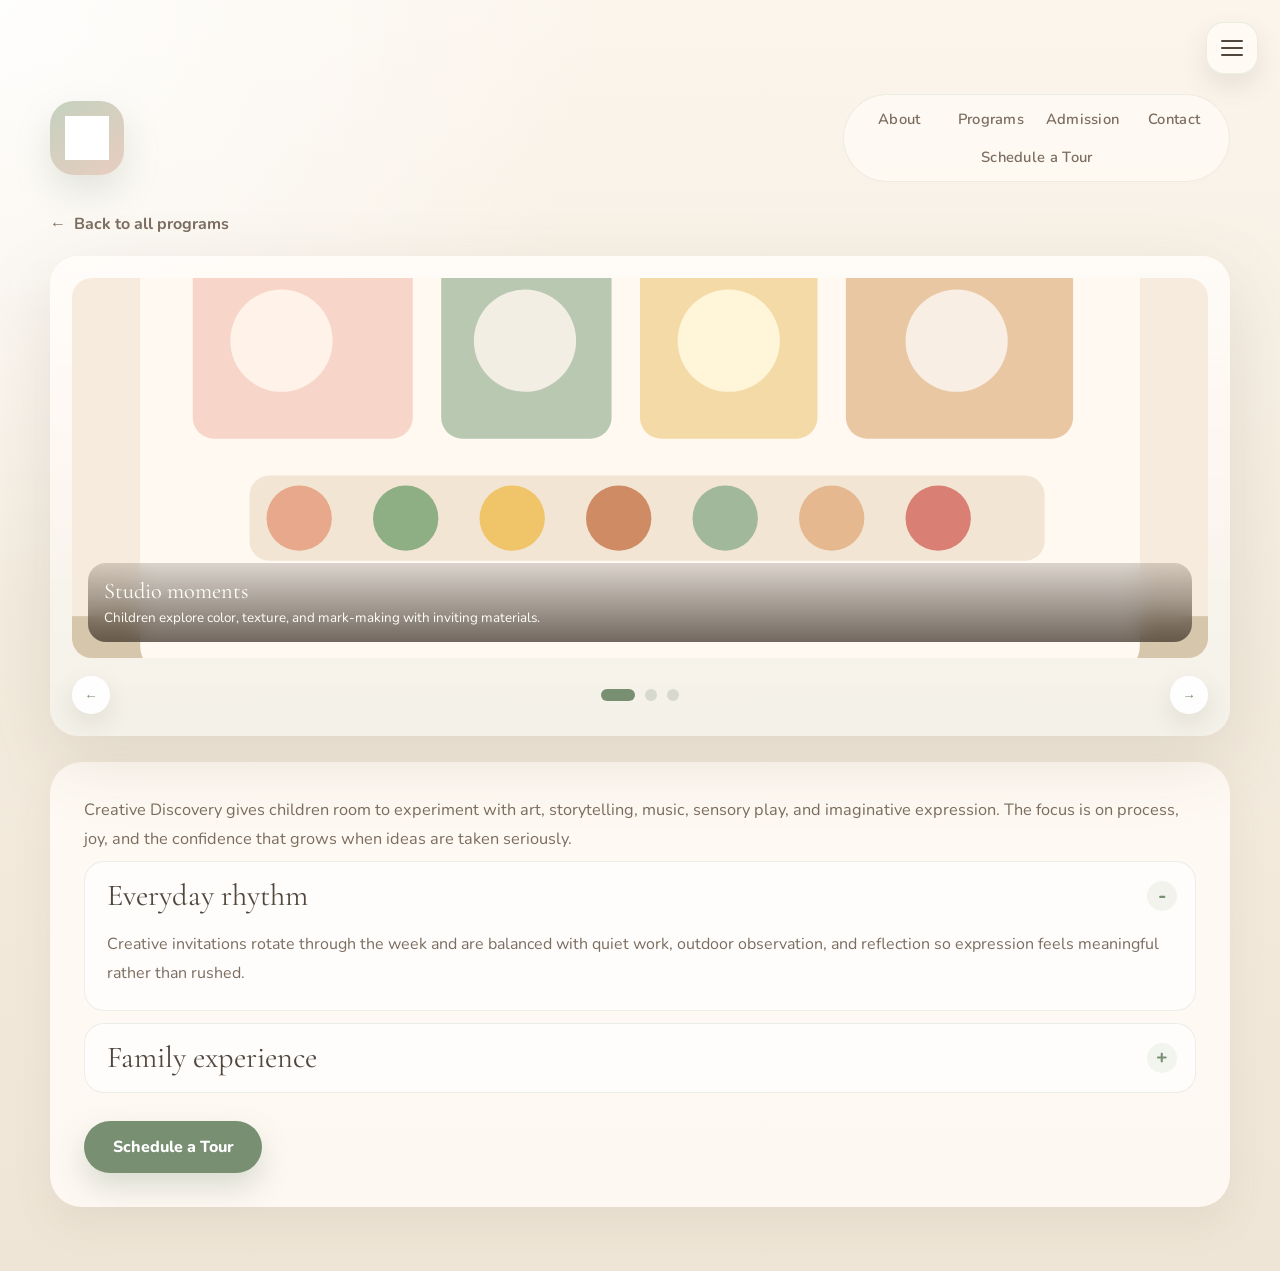
==== creative-discovery.html @ 33cd82eb "version_v0.02" ====
<!DOCTYPE html>
<html lang="en">
<head>
  <meta charset="UTF-8">
  <meta name="viewport" content="width=device-width, initial-scale=1.0">
  <title>Creative Discovery | Little Sprout Daycare</title>
  <link rel="preconnect" href="https://fonts.googleapis.com">
  <link rel="preconnect" href="https://fonts.gstatic.com" crossorigin>
  <link href="https://fonts.googleapis.com/css2?family=Cormorant+Garamond:wght@500;600;700&family=Nunito:wght@400;500;600;700&display=swap" rel="stylesheet">
  <link rel="stylesheet" href="styles.css">
</head>
<body class="program-body">
  <nav class="history-nav" aria-label="Page navigation">
    <button class="history-button menu-toggle" type="button" aria-expanded="false" aria-controls="site-menu-panel" aria-label="Open site menu">
      <span class="menu-bar"></span>
      <span class="menu-bar"></span>
      <span class="menu-bar"></span>
    </button>
    <div class="menu-panel" id="site-menu-panel">
      <div class="menu-panel-scroll">
        <a class="menu-link" href="index.html#top">Home</a>
        <details class="menu-group">
          <summary class="menu-group-summary">About Us</summary>
          <div class="menu-sublink-list">
            <a class="menu-link menu-sublink" href="vision.html">Vision</a>
            <a class="menu-link menu-sublink" href="staff.html">Staff</a>
            <a class="menu-link menu-sublink" href="gallery.html">Gallery</a>
          </div>
        </details>
        <details class="menu-group">
          <summary class="menu-group-summary">Programs</summary>
          <div class="menu-sublink-list">
            <a class="menu-link menu-sublink" href="infant-nido.html">Infant Nido</a>
            <a class="menu-link menu-sublink" href="toddler-community.html">Toddler Community</a>
            <a class="menu-link menu-sublink" href="practical-life-studio.html">Practical Life Studio</a>
            <a class="menu-link menu-sublink" href="creative-discovery.html">Creative Discovery</a>
            <a class="menu-link menu-sublink" href="outdoor-explorers.html">Outdoor Explorers</a>
          </div>
        </details>
        <a class="menu-link" href="index.html#admission">Admission</a>
        <a class="menu-link" href="index.html#schedule-tour">Schedule a Tour</a>
      </div>
    </div>
  </nav>
  <div class="page-shell subpage-shell">
    <header class="site-header program-header">
      <a class="brand" href="index.html#top" aria-label="Little Sprout Daycare Home">
        <img src="assets/white.png" alt="Little Sprout Daycare logo placeholder">
      </a>
      <nav class="site-nav" aria-label="Program navigation">
        <a href="index.html#about">About</a>
        <a href="index.html#programs">Programs</a>
        <a href="index.html#admission">Admission</a>
        <a href="index.html#contact">Contact</a>
        <a href="index.html#schedule-tour">Schedule a Tour</a>
      </nav>
    </header>

    <main class="program-page">
      <a class="page-back" href="index.html#programs">Back to all programs</a>
      <section class="program-detail-layout">
        <section class="gallery-card gallery-root program-gallery" aria-label="Creative Discovery gallery">
          <div class="gallery-track">
            <article class="slide active">
              <a class="program-image-link" href="https://www.instagram.com/p/DUvzh-PDy3f/" aria-label="Open Instagram post">
                <img src="assets/gallery-2.svg" alt="Children painting and exploring art materials">
                <div class="slide-caption">
                  <span>Studio moments</span>
                  <p>Children explore color, texture, and mark-making with inviting materials.</p>
                </div>
              </a>
            </article>
            <article class="slide">
              <a class="program-image-link" href="https://www.instagram.com/p/DUvzh-PDy3f/" aria-label="Open Instagram post">
                <img src="assets/gallery-3.svg" alt="Story circle with teacher and children sharing ideas">
                <div class="slide-caption">
                  <span>Stories and sound</span>
                  <p>Music, oral storytelling, and dramatic play strengthen expression.</p>
                </div>
              </a>
            </article>
            <article class="slide">
              <a class="program-image-link" href="https://www.instagram.com/p/DUvzh-PDy3f/" aria-label="Open Instagram post">
                <img src="assets/gallery-1.svg" alt="Creative classroom with open-ended discovery materials">
                <div class="slide-caption">
                  <span>Open-ended discovery</span>
                  <p>Teachers invite curiosity while leaving space for children’s own ideas.</p>
                </div>
              </a>
            </article>
          </div>

          <div class="gallery-controls" aria-label="Slideshow controls">
            <button class="gallery-button" type="button" data-direction="prev" aria-label="Previous slide">&#8592;</button>
            <div class="gallery-dots" role="tablist" aria-label="Select slide">
              <button class="dot active" type="button" aria-label="Show slide 1" aria-pressed="true"></button>
              <button class="dot" type="button" aria-label="Show slide 2" aria-pressed="false"></button>
              <button class="dot" type="button" aria-label="Show slide 3" aria-pressed="false"></button>
            </div>
            <button class="gallery-button" type="button" data-direction="next" aria-label="Next slide">&#8594;</button>
          </div>
        </section>

        <article class="program-copy-card program-accordion-card">
          <p class="program-summary">
            Creative Discovery gives children room to experiment with art, storytelling, music,
            sensory play, and imaginative expression. The focus is on process, joy, and the confidence
            that grows when ideas are taken seriously.
          </p>
          <div class="program-accordion">
            <details class="program-panel" open>
              <summary>Everyday rhythm</summary>
              <p>
                Creative invitations rotate through the week and are balanced with quiet work, outdoor
                observation, and reflection so expression feels meaningful rather than rushed.
              </p>
            </details>
            <details class="program-panel">
              <summary>Family experience</summary>
              <p>
                Children work with paint, clay, collage, natural textures, loose parts, songs, and
                storytelling prompts, while teachers honor process over perfection and encourage confidence.
              </p>
            </details>
          </div>
          <a class="button primary" href="index.html#contact">Schedule a Tour</a>
        </article>
      </section>
    </main>
  </div>

  <script src="script.js"></script>
</body>
</html>
---- styles.css ----
:root {
  --bg: #f5efe3;
  --bg-soft: #fbf7f0;
  --sand: #e7dac3;
  --sage: #b8c8b1;
  --sage-deep: #788f72;
  --rose: #e6c8bb;
  --text: #51473d;
  --muted: #7b6d60;
  --white: #ffffff;
  --shadow: 0 24px 70px rgba(108, 93, 72, 0.15);
}

* {
  box-sizing: border-box;
}

html {
  scroll-behavior: smooth;
}

body {
  margin: 0;
  min-height: 100vh;
  font-family: "Nunito", sans-serif;
  color: var(--text);
  background:
    radial-gradient(circle at top left, rgba(255, 255, 255, 0.85), transparent 35%),
    linear-gradient(180deg, #f8f2e8 0%, var(--bg) 42%, #f2eadf 100%);
}

.history-nav {
  position: fixed;
  top: 14px;
  right: 14px;
  z-index: 20;
  display: grid;
  justify-items: end;
  gap: 8px;
  padding: 0;
  border-radius: 24px;
  background: transparent;
  border: none;
  box-shadow: none;
  backdrop-filter: none;
}

.history-nav.is-open .menu-panel {
  display: block;
}

.history-button {
  border: none;
  width: 52px;
  height: 52px;
  padding: 0;
  border-radius: 18px;
  background: rgba(255, 251, 245, 0.92);
  color: var(--text);
  font-family: inherit;
  font-size: 0.9rem;
  font-weight: 800;
  cursor: pointer;
  transition: transform 180ms ease, background 180ms ease, box-shadow 180ms ease;
  border: 1px solid rgba(120, 143, 114, 0.14);
  box-shadow: 0 12px 26px rgba(108, 93, 72, 0.12);
  backdrop-filter: blur(12px);
}

.menu-toggle {
  display: inline-flex;
  flex-direction: column;
  align-items: center;
  justify-content: center;
  gap: 5px;
}

.menu-bar {
  display: block;
  width: 22px;
  height: 2px;
  border-radius: 999px;
  background: var(--text);
}

.menu-panel {
  display: none;
  width: min(300px, calc(100vw - 24px));
  padding: 10px;
  border-radius: 24px;
  background: rgba(255, 251, 245, 0.82);
  border: 1px solid rgba(120, 143, 114, 0.14);
  box-shadow: 0 12px 26px rgba(108, 93, 72, 0.12);
  backdrop-filter: blur(12px);
}

.menu-panel-scroll {
  display: grid;
  gap: 8px;
  max-height: min(70vh, 430px);
  overflow-y: auto;
  padding-right: 4px;
}

.menu-group {
  display: block;
}

.menu-group-summary {
  position: relative;
  display: block;
  padding: 12px 44px 12px 14px;
  border-radius: 16px;
  background: rgba(255, 255, 255, 0.7);
  color: var(--text);
  font-weight: 700;
  line-height: 1.3;
  cursor: pointer;
  list-style: none;
  transition: background 180ms ease, transform 180ms ease;
}

.menu-group-summary::-webkit-details-marker {
  display: none;
}

.menu-group-summary::after {
  content: "\25B6";
  position: absolute;
  right: 14px;
  top: 50%;
  font-size: 0.72rem;
  color: var(--muted);
  transform: translateY(-50%);
}

.menu-group[open] .menu-group-summary::after {
  content: "\25BC";
}

.menu-sublink-list {
  display: grid;
  gap: 8px;
  padding: 8px 0 0 12px;
}

.menu-link {
  display: block;
  padding: 12px 14px;
  border-radius: 16px;
  background: rgba(255, 255, 255, 0.7);
  color: var(--text);
  font-weight: 700;
  line-height: 1.3;
  transition: background 180ms ease, transform 180ms ease;
}

.menu-sublink {
  padding-left: 18px;
  font-size: 0.94rem;
  color: var(--muted);
}

.history-button:hover,
.menu-group-summary:hover,
.menu-link:hover {
  transform: translateY(-1px);
  background: rgba(255, 255, 255, 0.96);
  box-shadow: 0 10px 20px rgba(108, 93, 72, 0.1);
}

.history-button:focus-visible,
.menu-group-summary:focus-visible,
.menu-link:focus-visible {
  outline: 3px solid rgba(120, 143, 114, 0.35);
  outline-offset: 3px;
}

img {
  display: block;
  max-width: 100%;
}

a {
  color: inherit;
  text-decoration: none;
}

.page-shell {
  width: min(100% - 20px, 760px);
  margin: 0 auto;
  padding: 78px 0 48px;
}

.site-header {
  display: flex;
  flex-direction: column;
  align-items: flex-start;
  gap: 16px;
  padding: 6px 0 18px;
}

.brand {
  width: 74px;
  height: 74px;
  display: inline-flex;
  align-items: center;
  justify-content: center;
  border-radius: 24px;
  background: linear-gradient(145deg, rgba(184, 200, 177, 0.82), rgba(230, 200, 187, 0.9));
  box-shadow: 0 16px 36px rgba(120, 143, 114, 0.2);
}

.brand img {
  width: 44px;
  height: 44px;
  object-fit: contain;
}

.site-nav {
  display: grid;
  grid-template-columns: repeat(2, minmax(0, 1fr));
  width: 100%;
  gap: 10px;
  padding: 10px;
  border-radius: 22px;
  background: rgba(255, 251, 245, 0.75);
  border: 1px solid rgba(120, 143, 114, 0.12);
  backdrop-filter: blur(12px);
}

.site-nav::-webkit-scrollbar {
  display: none;
}

.site-nav a {
  min-width: 0;
  padding: 8px 12px;
  border-radius: 999px;
  background: rgba(255, 255, 255, 0.56);
  color: var(--muted);
  font-size: 0.92rem;
  font-weight: 600;
  letter-spacing: 0.02em;
  text-align: center;
}

.site-nav a:last-child {
  grid-column: 1 / -1;
}

.hero {
  display: flex;
  flex-direction: column;
  gap: 18px;
}

.hero-copy {
  padding: 6px 2px 0;
}

.eyebrow {
  margin: 0 0 14px;
  color: var(--sage-deep);
  font-size: 0.82rem;
  font-weight: 800;
  letter-spacing: 0.16em;
  text-transform: uppercase;
}

h1,
h2 {
  margin: 0;
  font-family: "Cormorant Garamond", serif;
  font-weight: 600;
  line-height: 0.98;
}

h1 {
  font-size: clamp(2.9rem, 12vw, 5.5rem);
}

h2 {
  font-size: clamp(2rem, 8vw, 3.4rem);
}

.hero-text,
.info-card p,
.accent-card li {
  font-size: 1rem;
  line-height: 1.8;
  color: var(--muted);
}

.hero-actions {
  display: flex;
  flex-direction: column;
  gap: 14px;
  margin-top: 28px;
}

.button {
  display: inline-flex;
  align-items: center;
  justify-content: center;
  width: 100%;
  min-height: 52px;
  padding: 0 20px;
  border-radius: 999px;
  font-weight: 800;
  transition: transform 180ms ease, box-shadow 180ms ease, background 180ms ease;
}

.button:hover {
  transform: translateY(-2px);
}

.button.primary {
  color: var(--white);
  background: var(--sage-deep);
  box-shadow: 0 14px 28px rgba(120, 143, 114, 0.26);
}

.button.secondary {
  color: var(--text);
  background: rgba(255, 255, 255, 0.7);
  border: 1px solid rgba(120, 143, 114, 0.16);
}

.button.primary:focus-visible,
.button.secondary:focus-visible,
.site-nav a:focus-visible,
.program-link-card:focus-visible,
.page-back:focus-visible,
.gallery-button:focus-visible,
.dot:focus-visible {
  outline: 3px solid rgba(120, 143, 114, 0.35);
  outline-offset: 4px;
}

.gallery-card {
  position: relative;
  width: 100%;
  padding: 14px;
  border-radius: 28px;
  background: rgba(255, 251, 246, 0.82);
  box-shadow: var(--shadow);
  overflow: hidden;
}

.gallery-card::before {
  content: "";
  position: absolute;
  inset: 0;
  background: linear-gradient(180deg, rgba(255, 255, 255, 0.35), transparent 30%, rgba(184, 200, 177, 0.14) 100%);
  pointer-events: none;
}

.gallery-track {
  position: relative;
  min-height: min(33vh, 280px);
}

.slide {
  position: absolute;
  inset: 0;
  display: grid;
  opacity: 0;
  transform: translateY(18px) scale(0.985);
  transition: opacity 420ms ease, transform 420ms ease;
  pointer-events: none;
}

.slide.active {
  opacity: 1;
  transform: translateY(0) scale(1);
  pointer-events: auto;
}

.slide img {
  width: 100%;
  aspect-ratio: 16 / 10;
  height: min(33vh, 280px);
  object-fit: cover;
  border-radius: 20px;
}

.slide-caption {
  position: absolute;
  left: 16px;
  right: 16px;
  bottom: 16px;
  padding: 14px 16px;
  border-radius: 18px;
  color: #fffef8;
  background: linear-gradient(180deg, rgba(60, 48, 38, 0.18), rgba(60, 48, 38, 0.72));
  backdrop-filter: blur(10px);
}

.slide-caption span {
  display: block;
  font-family: "Cormorant Garamond", serif;
  font-size: 1.4rem;
  margin-bottom: 4px;
}

.slide-caption p {
  margin: 0;
  font-size: 0.84rem;
  line-height: 1.5;
}

.gallery-controls {
  position: relative;
  z-index: 1;
  display: flex;
  align-items: center;
  justify-content: space-between;
  gap: 16px;
  margin-top: 18px;
}

.gallery-button,
.dot {
  border: none;
  cursor: pointer;
}

.gallery-button {
  width: 38px;
  height: 38px;
  border-radius: 50%;
  color: var(--sage-deep);
  background: rgba(255, 255, 255, 0.92);
  box-shadow: 0 10px 24px rgba(108, 93, 72, 0.12);
}

.gallery-dots {
  display: flex;
  align-items: center;
  justify-content: center;
  gap: 10px;
}

.dot {
  width: 12px;
  height: 12px;
  padding: 0;
  border-radius: 999px;
  background: rgba(120, 143, 114, 0.24);
  transition: width 180ms ease, background 180ms ease;
}

.dot.active {
  width: 34px;
  background: var(--sage-deep);
}

.info-grid {
  display: grid;
  grid-template-columns: 1fr;
  gap: 18px;
  margin-top: 22px;
}

.info-card,
.contact-band {
  border-radius: 26px;
  padding: 22px 18px;
  background: rgba(255, 251, 246, 0.86);
  box-shadow: 0 16px 36px rgba(108, 93, 72, 0.08);
}

.accent-card {
  background: linear-gradient(145deg, rgba(184, 200, 177, 0.58), rgba(255, 251, 246, 0.9));
}

.accent-card ul {
  margin: 18px 0 0;
  padding-left: 22px;
  color: var(--text);
}

.programs-card {
  display: flex;
  flex-direction: column;
}

.program-intro {
  margin: 0;
}

.program-link-list {
  display: grid;
  gap: 12px;
  margin-top: 18px;
}

.program-link-card {
  display: grid;
  gap: 6px;
  padding: 16px;
  border-radius: 20px;
  background: rgba(255, 255, 255, 0.72);
  border: 1px solid rgba(120, 143, 114, 0.12);
  transition: transform 180ms ease, box-shadow 180ms ease, border-color 180ms ease;
}

.program-link-card:hover {
  transform: translateY(-2px);
  box-shadow: 0 16px 28px rgba(108, 93, 72, 0.1);
  border-color: rgba(120, 143, 114, 0.26);
}

.program-link-title {
  font-family: "Cormorant Garamond", serif;
  font-size: 1.7rem;
  line-height: 1;
  color: var(--text);
}

.program-link-copy,
.program-link-arrow,
.program-summary,
.program-copy-block p,
.page-back {
  color: var(--muted);
  line-height: 1.75;
}

.program-link-arrow {
  font-size: 0.92rem;
  font-weight: 800;
  letter-spacing: 0.04em;
  text-transform: uppercase;
}

.about-card {
  display: flex;
  flex-direction: column;
}

.about-link-list {
  display: grid;
  gap: 12px;
  margin-top: 20px;
}

.contact-band {
  display: flex;
  flex-direction: column;
  align-items: center;
  justify-content: center;
  gap: 10px;
  margin-top: 18px;
  text-align: center;
}

.admission-band {
  display: grid;
  gap: 12px;
  margin-top: 18px;
  padding: 22px 18px;
  border-radius: 26px;
  background: rgba(255, 251, 246, 0.86);
  box-shadow: 0 16px 36px rgba(108, 93, 72, 0.08);
  text-align: center;
}

.admission-accordion {
  display: grid;
  gap: 12px;
  text-align: left;
}

.contact-line {
  margin: 0;
  color: var(--muted);
  line-height: 1.8;
  font-size: 0.98rem;
  font-weight: 700;
}

.social-links {
  display: flex;
  flex-wrap: wrap;
  justify-content: center;
  gap: 12px;
  margin-top: 4px;
}

.social-link {
  display: inline-flex;
  align-items: center;
  justify-content: center;
  width: 46px;
  height: 46px;
  border-radius: 999px;
  background: rgba(255, 255, 255, 0.8);
  border: 1px solid rgba(120, 143, 114, 0.14);
  box-shadow: 0 10px 20px rgba(108, 93, 72, 0.08);
  transition: transform 180ms ease, background 180ms ease, box-shadow 180ms ease;
}

.social-link:hover {
  transform: translateY(-2px);
  background: rgba(255, 255, 255, 0.96);
  box-shadow: 0 14px 26px rgba(108, 93, 72, 0.12);
}

.social-link:focus-visible {
  outline: 3px solid rgba(120, 143, 114, 0.35);
  outline-offset: 3px;
}

.social-link img {
  width: 22px;
  height: 22px;
}

.calendly-section {
  margin-top: 18px;
  padding: 6px;
  border-radius: 26px;
  background: rgba(255, 251, 246, 0.86);
  box-shadow: 0 16px 36px rgba(108, 93, 72, 0.08);
}

.calendly-inline-widget {
  width: 100%;
  min-width: 0 !important;
}

.calendly-header {
  display: grid;
  justify-items: center;
  gap: 10px;
  padding: 16px 12px 8px;
  text-align: center;
}

.section-title {
  margin-bottom: 0;
  font-size: 1.05rem;
  letter-spacing: 0.18em;
}

.section-description {
  margin: 0;
  color: var(--muted);
  font-size: 0.95rem;
  line-height: 1.7;
}

.calendly-header .section-title {
  margin-bottom: 0;
}

.program-body {
  background:
    radial-gradient(circle at top left, rgba(255, 255, 255, 0.88), transparent 34%),
    linear-gradient(180deg, #fbf5ec 0%, #f4ecdf 46%, #efe5d6 100%);
}

.subpage-shell {
  padding-bottom: 64px;
}

.program-header {
  padding-bottom: 22px;
}

.program-page {
  display: grid;
  gap: 18px;
}

.page-back {
  display: inline-flex;
  align-items: center;
  gap: 8px;
  width: fit-content;
  font-weight: 700;
}

.page-back::before {
  content: "\2190";
}

.program-detail-layout {
  display: grid;
  gap: 18px;
}

.program-gallery {
  padding: 18px;
}

.program-gallery .gallery-track {
  min-height: 280px;
}

.program-gallery .slide img {
  height: 280px;
  aspect-ratio: 16 / 10;
}

.program-image-link {
  position: relative;
  display: block;
  height: 100%;
  color: inherit;
}

.vision-page {
  display: grid;
  gap: 18px;
}

.vision-hero-card {
  padding: 18px;
}

.vision-hero-image {
  width: 100%;
  height: min(52vw, 460px);
  object-fit: cover;
  border-radius: 20px;
}

.vision-copy-card {
  width: 100%;
}

.staff-page {
  display: grid;
  gap: 20px;
}

.staff-card {
  display: grid;
  gap: 18px;
  padding: 20px;
  border-radius: 28px;
  background: rgba(255, 251, 246, 0.9);
  box-shadow: 0 18px 40px rgba(108, 93, 72, 0.08);
}

.staff-media {
  display: grid;
  gap: 14px;
}

.staff-gallery {
  padding: 14px;
}

.staff-gallery .gallery-track {
  min-height: 260px;
}

.staff-gallery .slide img {
  height: 260px;
  aspect-ratio: 4 / 5;
}

.staff-meta {
  display: grid;
  gap: 4px;
  justify-items: start;
}

.staff-meta h2 {
  font-size: clamp(2rem, 7vw, 2.8rem);
}

.staff-role,
.staff-contact,
.staff-copy p {
  margin: 0;
  color: var(--muted);
  line-height: 1.8;
}

.staff-role {
  color: var(--sage-deep);
  font-weight: 800;
  letter-spacing: 0.04em;
  text-transform: uppercase;
  font-size: 0.86rem;
}

.staff-copy {
  display: grid;
  gap: 12px;
}

.gallery-page-grid {
  display: grid;
  grid-template-columns: repeat(2, minmax(0, 1fr));
  gap: 14px;
}

.gallery-post-card {
  display: block;
  border-radius: 24px;
  overflow: hidden;
  background: rgba(255, 251, 246, 0.9);
  box-shadow: 0 18px 40px rgba(108, 93, 72, 0.08);
  transition: transform 180ms ease, box-shadow 180ms ease;
}

.gallery-post-card:hover {
  transform: translateY(-2px);
  box-shadow: 0 22px 44px rgba(108, 93, 72, 0.12);
}

.gallery-post-card img {
  width: 100%;
  height: 100%;
  min-height: 180px;
  object-fit: cover;
}

.program-copy-card {
  padding: 24px 20px;
  border-radius: 28px;
  background: rgba(255, 251, 246, 0.9);
  box-shadow: 0 18px 40px rgba(108, 93, 72, 0.08);
}

.program-copy-card h1 {
  margin-bottom: 14px;
}

.program-summary {
  margin: 0;
  font-size: 1.02rem;
}

.program-pill-list {
  display: flex;
  flex-wrap: wrap;
  gap: 10px;
  margin: 24px 0;
}

.program-pill-list span {
  padding: 10px 14px;
  border-radius: 999px;
  background: rgba(184, 200, 177, 0.2);
  color: var(--sage-deep);
  font-size: 0.9rem;
  font-weight: 800;
  letter-spacing: 0.03em;
}

.program-copy-block + .program-copy-block {
  margin-top: 20px;
}

.program-copy-block h2 {
  margin-bottom: 10px;
  font-size: clamp(1.8rem, 6vw, 2.4rem);
}

.program-copy-card .button {
  margin-top: 28px;
}

.program-accordion-card {
  width: 100%;
}

.program-accordion {
  display: grid;
  gap: 12px;
  margin-top: 8px;
}

.program-panel {
  border: 1px solid rgba(120, 143, 114, 0.14);
  border-radius: 20px;
  background: rgba(255, 255, 255, 0.68);
  overflow: hidden;
}

.program-panel summary {
  position: relative;
  display: flex;
  align-items: center;
  padding: 18px 56px 18px 18px;
  cursor: pointer;
  list-style: none;
  font-family: "Cormorant Garamond", serif;
  font-size: clamp(1.45rem, 4vw, 1.9rem);
  line-height: 1.05;
  color: var(--text);
}

.program-panel summary::-webkit-details-marker {
  display: none;
}

.program-panel summary::after {
  content: "+";
  position: absolute;
  right: 18px;
  top: 50%;
  width: 30px;
  height: 30px;
  display: inline-flex;
  align-items: center;
  justify-content: center;
  border-radius: 50%;
  color: var(--sage-deep);
  background: rgba(184, 200, 177, 0.18);
  font-family: "Nunito", sans-serif;
  font-size: 1.2rem;
  font-weight: 800;
  transform: translateY(-50%);
  transition: transform 180ms ease, background 180ms ease;
}

.program-panel[open] summary::after {
  content: "-";
}

.program-panel p {
  margin: 0;
  padding: 0 18px 18px;
  color: var(--muted);
  line-height: 1.8;
}

.program-panel summary:focus-visible {
  outline: 3px solid rgba(120, 143, 114, 0.35);
  outline-offset: -3px;
}

@media (max-width: 699px) {
  .history-nav {
    top: 10px;
    right: 10px;
  }

  .history-button {
    width: 46px;
    height: 46px;
    border-radius: 16px;
  }

  .menu-panel {
    width: min(320px, calc(100vw - 20px));
    padding: 8px;
    border-radius: 20px;
  }

  .menu-panel-scroll {
    max-height: min(72vh, 420px);
  }

  .page-shell {
    width: min(100% - 16px, 760px);
    padding-top: 72px;
  }

  .brand {
    width: 68px;
    height: 68px;
  }

  .site-nav {
    gap: 8px;
    padding: 8px;
    border-radius: 20px;
  }

  .site-nav a {
    padding: 10px 8px;
    font-size: 0.84rem;
  }

  .gallery-card,
  .program-gallery,
  .staff-gallery {
    padding: 12px;
  }

  .info-card,
  .contact-band,
  .admission-band,
  .calendly-section,
  .program-copy-card,
  .staff-card,
  .gallery-post-card {
    border-radius: 22px;
  }

  .slide-caption {
    left: 12px;
    right: 12px;
    bottom: 12px;
    padding: 12px 14px;
  }

  .slide-caption span {
    font-size: 1.2rem;
  }

  .slide-caption p {
    font-size: 0.78rem;
  }

  .gallery-controls {
    gap: 12px;
    margin-top: 14px;
  }

  .gallery-button {
    width: 42px;
    height: 42px;
  }

  .dot {
    width: 10px;
    height: 10px;
  }

  .dot.active {
    width: 28px;
  }

  .program-link-card {
    padding: 14px;
  }

  .program-link-title {
    font-size: 1.5rem;
  }

  .program-panel summary {
    padding: 16px 50px 16px 16px;
    font-size: 1.3rem;
  }

  .program-panel p {
    padding: 0 16px 16px;
    font-size: 0.95rem;
  }

  .section-title {
    font-size: 0.98rem;
  }

  .section-description,
  .contact-line {
    font-size: 0.9rem;
  }

  .social-link {
    width: 42px;
    height: 42px;
  }

  .social-link img {
    width: 20px;
    height: 20px;
  }

  .calendly-header {
    gap: 8px;
    padding: 14px 10px 4px;
  }

  .calendly-inline-widget {
    height: 500px !important;
  }

  .vision-hero-image {
    height: min(62vw, 280px);
  }

  .staff-gallery .gallery-track {
    min-height: 220px;
  }

  .staff-gallery .slide img {
    height: 220px;
  }

  .gallery-page-grid {
    gap: 10px;
  }

  .gallery-post-card img {
    min-height: 140px;
  }
}

@media (min-width: 700px) {
  .history-nav {
    top: 18px;
    right: 18px;
  }

  .page-shell {
    width: min(100% - 32px, 860px);
    padding-top: 88px;
  }

  .site-header {
    align-items: center;
  }

  .hero-actions {
    flex-direction: row;
  }

  .button {
    width: auto;
    min-width: 178px;
  }

  .site-nav {
    grid-template-columns: repeat(4, minmax(0, 1fr));
  }

  .program-link-list {
    grid-template-columns: repeat(2, minmax(0, 1fr));
  }

  .gallery-track {
    min-height: min(42vh, 420px);
  }

  .slide img {
    aspect-ratio: 16 / 10;
    height: min(42vh, 420px);
  }

  .program-gallery .gallery-track {
    min-height: 340px;
  }

  .program-gallery .slide img {
    height: 340px;
    aspect-ratio: 16 / 10;
  }

  .vision-hero-image {
    height: 420px;
  }

  .staff-gallery .gallery-track {
    min-height: 320px;
  }

  .staff-gallery .slide img {
    height: 320px;
  }

  .program-panel summary {
    padding-left: 22px;
    padding-right: 64px;
  }

  .program-panel p {
    padding: 0 22px 22px;
  }
}

@media (min-width: 980px) {
  .history-nav {
    top: 22px;
    right: 22px;
  }

  .page-shell {
    width: min(100% - 40px, 1180px);
  }

  .site-header {
    flex-direction: row;
    justify-content: space-between;
    align-items: center;
    gap: 24px;
    padding-bottom: 28px;
  }

  .site-nav {
    width: auto;
    gap: 18px;
    padding: 14px 18px;
    border-radius: 999px;
  }

  .site-nav a {
    background: transparent;
    padding: 0;
  }

  .hero {
    display: grid;
    grid-template-columns: minmax(320px, 0.8fr) minmax(360px, 0.82fr);
    gap: 40px;
    align-items: center;
  }

  .hero-copy {
    padding: 12px 8px 12px 0;
  }

  .gallery-track {
    min-height: 520px;
  }

  .slide img {
    aspect-ratio: 4 / 5;
    height: 520px;
  }

  .info-grid {
    grid-template-columns: 1.08fr 0.92fr;
    gap: 24px;
    margin-top: 42px;
  }

  .info-card,
  .contact-band {
    border-radius: 32px;
    padding: 34px;
  }

  .contact-band {
    gap: 12px;
    margin-top: 24px;
  }

  .admission-band {
    margin-top: 24px;
    padding: 34px;
    border-radius: 32px;
  }

  .section-title {
    font-size: 1.16rem;
  }

  .calendly-section {
    margin-top: 24px;
    padding: 8px;
    border-radius: 32px;
  }

  .program-link-list {
    grid-template-columns: 1fr;
  }

  .program-detail-layout {
    gap: 26px;
  }

  .program-gallery {
    padding: 22px;
  }

  .program-gallery .gallery-track {
    min-height: 380px;
  }

  .program-gallery .slide img {
    height: 380px;
    aspect-ratio: 16 / 10;
  }

  .program-copy-card {
    padding: 34px;
    border-radius: 32px;
  }

  .vision-page {
    gap: 24px;
  }

  .vision-hero-card {
    padding: 22px;
  }

  .vision-hero-image {
    height: 520px;
  }

  .staff-card {
    grid-template-columns: minmax(280px, 340px) minmax(0, 1fr);
    gap: 28px;
    padding: 26px;
    border-radius: 32px;
    align-items: start;
  }

  .staff-gallery .gallery-track {
    min-height: 360px;
  }

  .staff-gallery .slide img {
    height: 360px;
  }

  .gallery-page-grid {
    gap: 18px;
  }

  .gallery-post-card img {
    min-height: 240px;
  }
}
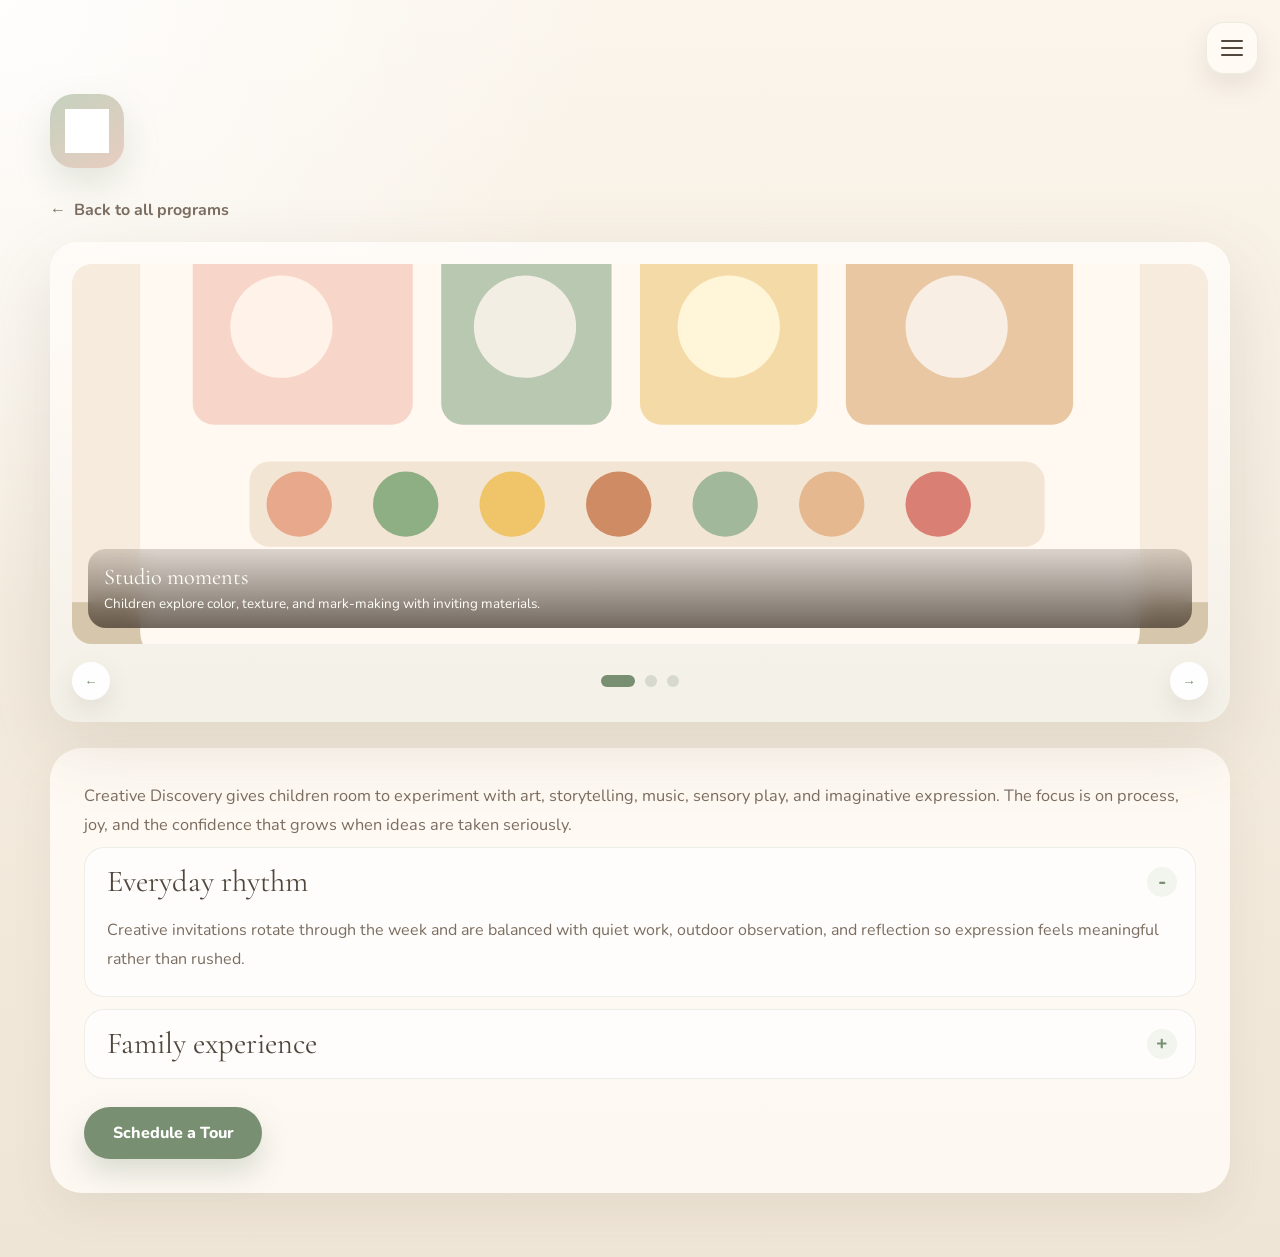
==== commit 36b18a38: "version_v0.02" ====
--- a/creative-discovery.html
+++ b/creative-discovery.html
@@ -47,13 +47,6 @@
       <a class="brand" href="index.html#top" aria-label="Little Sprout Daycare Home">
         <img src="assets/white.png" alt="Little Sprout Daycare logo placeholder">
       </a>
-      <nav class="site-nav" aria-label="Program navigation">
-        <a href="index.html#about">About</a>
-        <a href="index.html#programs">Programs</a>
-        <a href="index.html#admission">Admission</a>
-        <a href="index.html#contact">Contact</a>
-        <a href="index.html#schedule-tour">Schedule a Tour</a>
-      </nav>
     </header>
 
     <main class="program-page">
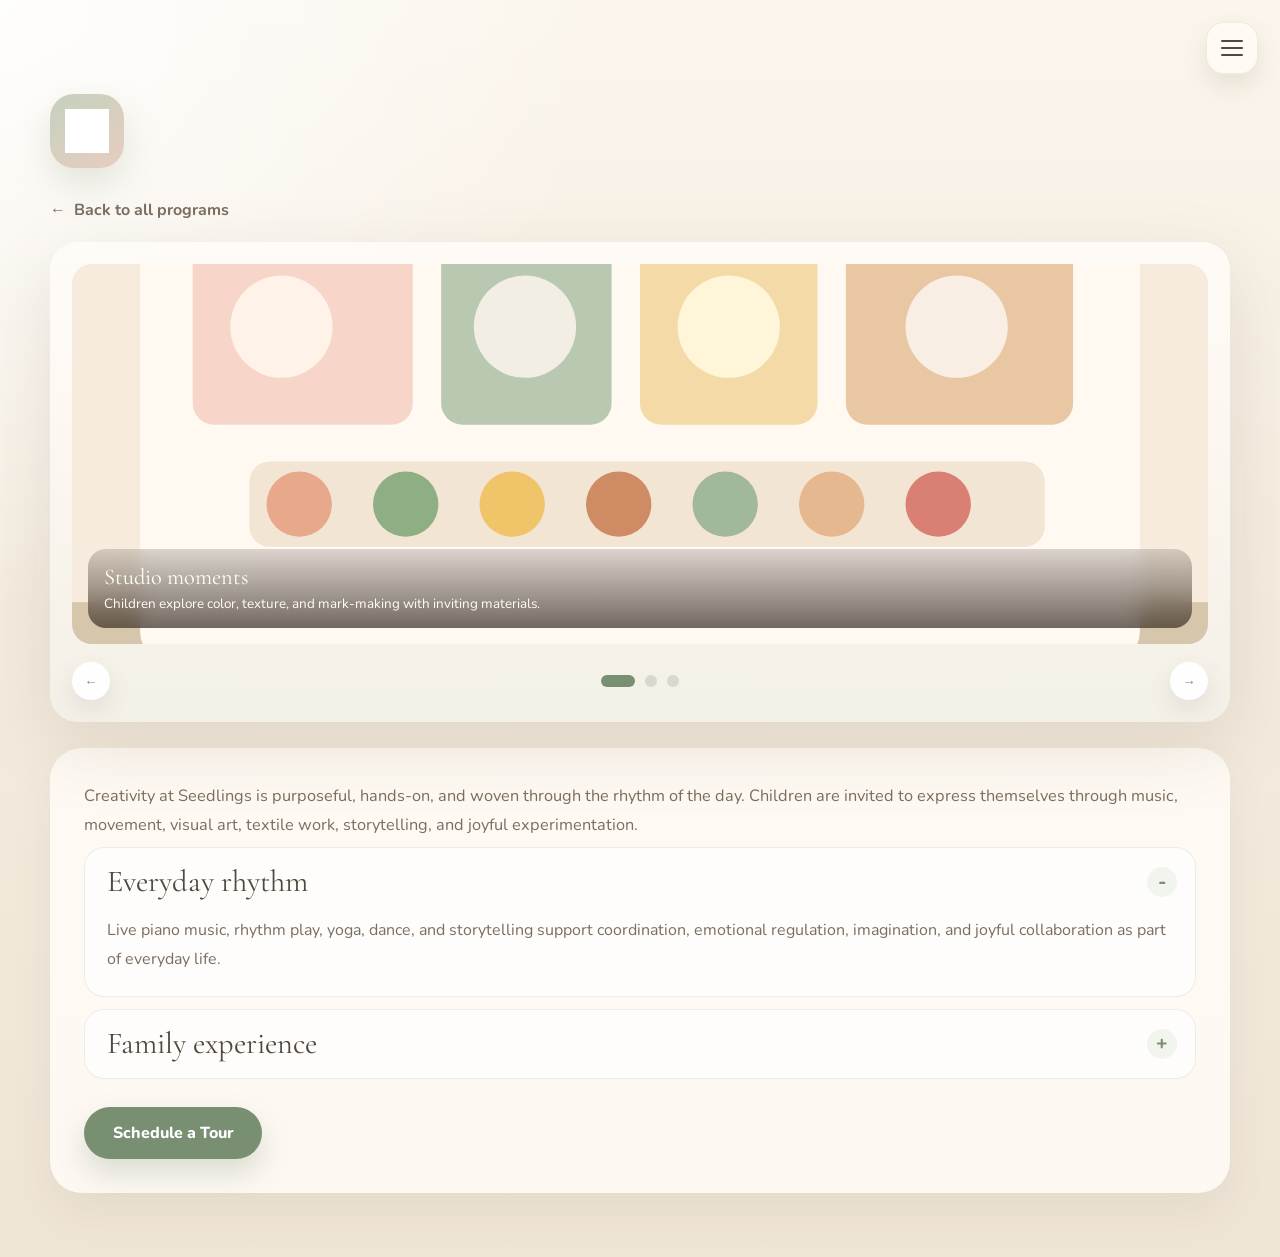
==== commit 21171fae: "version V2" ====
--- a/creative-discovery.html
+++ b/creative-discovery.html
@@ -96,23 +96,23 @@
 
         <article class="program-copy-card program-accordion-card">
           <p class="program-summary">
-            Creative Discovery gives children room to experiment with art, storytelling, music,
-            sensory play, and imaginative expression. The focus is on process, joy, and the confidence
-            that grows when ideas are taken seriously.
+            Creativity at Seedlings is purposeful, hands-on, and woven through the rhythm of the day.
+            Children are invited to express themselves through music, movement, visual art, textile
+            work, storytelling, and joyful experimentation.
           </p>
           <div class="program-accordion">
             <details class="program-panel" open>
               <summary>Everyday rhythm</summary>
               <p>
-                Creative invitations rotate through the week and are balanced with quiet work, outdoor
-                observation, and reflection so expression feels meaningful rather than rushed.
+                Live piano music, rhythm play, yoga, dance, and storytelling support coordination,
+                emotional regulation, imagination, and joyful collaboration as part of everyday life.
               </p>
             </details>
             <details class="program-panel">
               <summary>Family experience</summary>
               <p>
-                Children work with paint, clay, collage, natural textures, loose parts, songs, and
-                storytelling prompts, while teachers honor process over perfection and encourage confidence.
+                Children create through weaving, sewing, beading, painting, and design work that
+                develops patience, precision, persistence, and the confidence to bring ideas to life.
               </p>
             </details>
           </div>
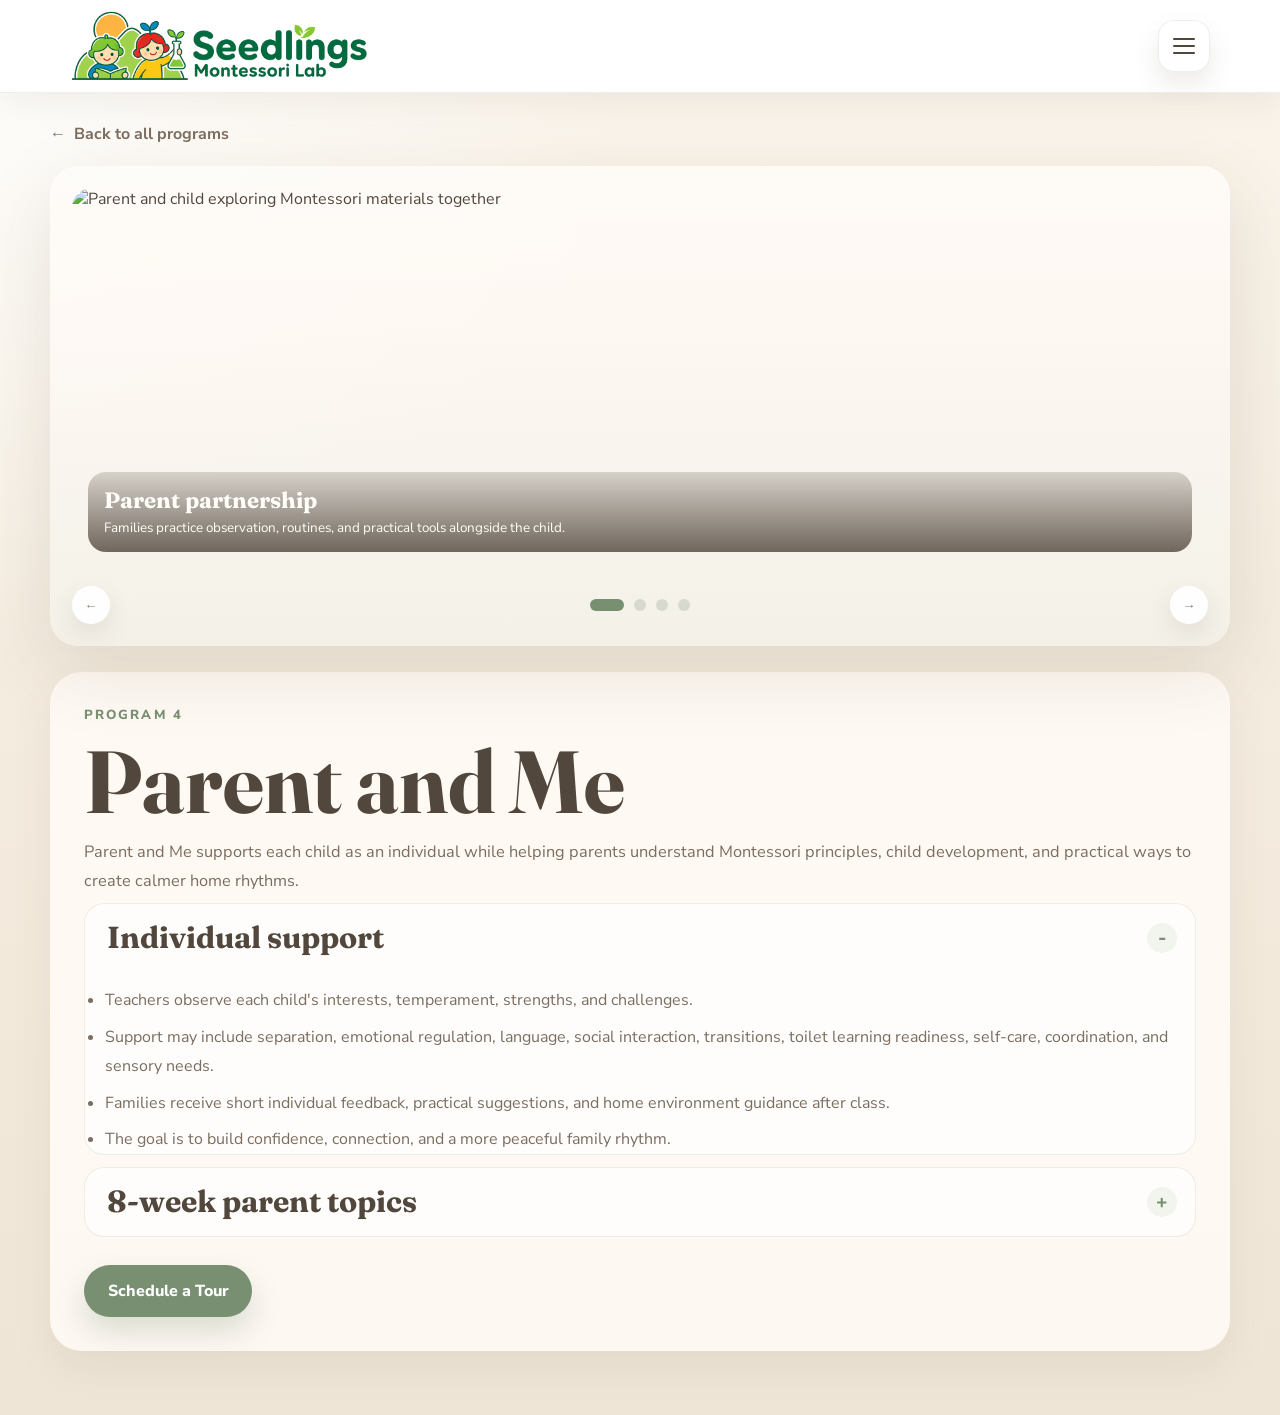
==== commit f1eb62df: "version_v1.0.0" ====
--- a/creative-discovery.html
+++ b/creative-discovery.html
@@ -3,10 +3,10 @@
 <head>
   <meta charset="UTF-8">
   <meta name="viewport" content="width=device-width, initial-scale=1.0">
-  <title>Creative Discovery | Little Sprout Daycare</title>
+  <title>Parent and Me | Seedlings Montessori Lab</title>
   <link rel="preconnect" href="https://fonts.googleapis.com">
   <link rel="preconnect" href="https://fonts.gstatic.com" crossorigin>
-  <link href="https://fonts.googleapis.com/css2?family=Cormorant+Garamond:wght@500;600;700&family=Nunito:wght@400;500;600;700&display=swap" rel="stylesheet">
+  <link href="https://fonts.googleapis.com/css2?family=Fraunces:opsz,wght@9..144,600;9..144,700&family=Nunito+Sans:wght@400;500;600;700;800&display=swap" rel="stylesheet">
   <link rel="stylesheet" href="styles.css">
 </head>
 <body class="program-body">
@@ -24,7 +24,7 @@
           <div class="menu-sublink-list">
             <a class="menu-link menu-sublink" href="vision.html">Vision</a>
             <a class="menu-link menu-sublink" href="staff.html">Staff</a>
-            <a class="menu-link menu-sublink" href="gallery.html">Gallery</a>
+            <a class="menu-link menu-sublink" href="gallery.html">Photo Gallery</a>
           </div>
         </details>
         <details class="menu-group">
@@ -32,52 +32,64 @@
           <div class="menu-sublink-list">
             <a class="menu-link menu-sublink" href="infant-nido.html">Infant Nido</a>
             <a class="menu-link menu-sublink" href="toddler-community.html">Toddler Community</a>
-            <a class="menu-link menu-sublink" href="practical-life-studio.html">Practical Life Studio</a>
-            <a class="menu-link menu-sublink" href="creative-discovery.html">Creative Discovery</a>
-            <a class="menu-link menu-sublink" href="outdoor-explorers.html">Outdoor Explorers</a>
+            <a class="menu-link menu-sublink" href="practical-life-studio.html">Primary</a>
+            <a class="menu-link menu-sublink" href="creative-discovery.html">Parent and Me</a>
+            <a class="menu-link menu-sublink" href="outdoor-explorers.html">Outdoor Explorer</a>
           </div>
         </details>
         <a class="menu-link" href="index.html#admission">Admission</a>
+        <a class="menu-link" href="index.html#tuition">Tuition</a>
+        <a class="menu-link" href="index.html#calendar">Calendar</a>
+        <a class="menu-link" href="index.html#lunch-menu">Lunch Menu</a>
         <a class="menu-link" href="index.html#schedule-tour">Schedule a Tour</a>
       </div>
     </div>
   </nav>
   <div class="page-shell subpage-shell">
     <header class="site-header program-header">
-      <a class="brand" href="index.html#top" aria-label="Little Sprout Daycare Home">
-        <img src="assets/white.png" alt="Little Sprout Daycare logo placeholder">
+      <a class="brand" href="index.html#top" aria-label="Seedlings Montessori Lab Home">
+        <img src="images/logo.png" alt="Seedlings Montessori Lab logo">
       </a>
     </header>
 
     <main class="program-page">
       <a class="page-back" href="index.html#programs">Back to all programs</a>
       <section class="program-detail-layout">
-        <section class="gallery-card gallery-root program-gallery" aria-label="Creative Discovery gallery">
+        <section class="gallery-card gallery-root program-gallery" aria-label="Parent and Me gallery">
           <div class="gallery-track">
             <article class="slide active">
               <a class="program-image-link" href="https://www.instagram.com/p/DUvzh-PDy3f/" aria-label="Open Instagram post">
-                <img src="assets/gallery-2.svg" alt="Children painting and exploring art materials">
+                <img src="images/Parent%20and%20Me/1.jpg" alt="Parent and child exploring Montessori materials together" loading="eager" decoding="async">
                 <div class="slide-caption">
-                  <span>Studio moments</span>
-                  <p>Children explore color, texture, and mark-making with inviting materials.</p>
+                  <span>Parent partnership</span>
+                  <p>Families practice observation, routines, and practical tools alongside the child.</p>
                 </div>
               </a>
             </article>
             <article class="slide">
               <a class="program-image-link" href="https://www.instagram.com/p/DUvzh-PDy3f/" aria-label="Open Instagram post">
-                <img src="assets/gallery-3.svg" alt="Story circle with teacher and children sharing ideas">
+                <img src="images/Parent%20and%20Me/2.jpg" alt="Parent education discussion in a Montessori class" loading="lazy" decoding="async">
                 <div class="slide-caption">
-                  <span>Stories and sound</span>
-                  <p>Music, oral storytelling, and dramatic play strengthen expression.</p>
+                  <span>Guided discussion</span>
+                  <p>Each class includes intentional parent education on development and Montessori principles.</p>
                 </div>
               </a>
             </article>
             <article class="slide">
               <a class="program-image-link" href="https://www.instagram.com/p/DUvzh-PDy3f/" aria-label="Open Instagram post">
-                <img src="assets/gallery-1.svg" alt="Creative classroom with open-ended discovery materials">
+                <img src="images/Parent%20and%20Me/3.jpg" alt="Child working with parent support in a prepared environment" loading="lazy" decoding="async">
                 <div class="slide-caption">
-                  <span>Open-ended discovery</span>
-                  <p>Teachers invite curiosity while leaving space for children’s own ideas.</p>
+                  <span>Individual support</span>
+                  <p>Teachers observe each child's needs and offer gentle guidance for home and school.</p>
+                </div>
+              </a>
+            </article>
+            <article class="slide">
+              <a class="program-image-link" href="https://www.instagram.com/p/DUvzh-PDy3f/" aria-label="Open Instagram post">
+                <img src="images/Parent%20and%20Me/4.jpg" alt="Parent and child sharing a Montessori activity" loading="lazy" decoding="async">
+                <div class="slide-caption">
+                  <span>Shared discovery</span>
+                  <p>Children and caregivers build connection through calm, purposeful work together.</p>
                 </div>
               </a>
             </article>
@@ -89,31 +101,42 @@
               <button class="dot active" type="button" aria-label="Show slide 1" aria-pressed="true"></button>
               <button class="dot" type="button" aria-label="Show slide 2" aria-pressed="false"></button>
               <button class="dot" type="button" aria-label="Show slide 3" aria-pressed="false"></button>
+              <button class="dot" type="button" aria-label="Show slide 4" aria-pressed="false"></button>
             </div>
             <button class="gallery-button" type="button" data-direction="next" aria-label="Next slide">&#8594;</button>
           </div>
         </section>
 
         <article class="program-copy-card program-accordion-card">
+          <p class="eyebrow">Program 4</p>
+          <h1>Parent and Me</h1>
           <p class="program-summary">
-            Creativity at Seedlings is purposeful, hands-on, and woven through the rhythm of the day.
-            Children are invited to express themselves through music, movement, visual art, textile
-            work, storytelling, and joyful experimentation.
+            Parent and Me supports each child as an individual while helping parents understand
+            Montessori principles, child development, and practical ways to create calmer home
+            rhythms.
           </p>
           <div class="program-accordion">
             <details class="program-panel" open>
-              <summary>Everyday rhythm</summary>
-              <p>
-                Live piano music, rhythm play, yoga, dance, and storytelling support coordination,
-                emotional regulation, imagination, and joyful collaboration as part of everyday life.
-              </p>
+              <summary>Individual support</summary>
+              <ul class="detail-list">
+                <li>Teachers observe each child's interests, temperament, strengths, and challenges.</li>
+                <li>Support may include separation, emotional regulation, language, social interaction, transitions, toilet learning readiness, self-care, coordination, and sensory needs.</li>
+                <li>Families receive short individual feedback, practical suggestions, and home environment guidance after class.</li>
+                <li>The goal is to build confidence, connection, and a more peaceful family rhythm.</li>
+              </ul>
             </details>
             <details class="program-panel">
-              <summary>Family experience</summary>
-              <p>
-                Children create through weaving, sewing, beading, painting, and design work that
-                develops patience, precision, persistence, and the confidence to bring ideas to life.
-              </p>
+              <summary>8-week parent topics</summary>
+              <ul class="time-list">
+                <li><strong>Week 1</strong> Understanding separation and building trust.</li>
+                <li><strong>Week 2</strong> Independence and practical life at home.</li>
+                <li><strong>Week 3</strong> Emotional regulation and respectful responses to big feelings.</li>
+                <li><strong>Week 4</strong> Language development through daily experiences.</li>
+                <li><strong>Week 5</strong> Social development, turn-taking, and conflict resolution.</li>
+                <li><strong>Week 6</strong> Concentration, repetition, and purposeful play.</li>
+                <li><strong>Week 7</strong> Toilet learning readiness and respectful support.</li>
+                <li><strong>Week 8</strong> Montessori at home, calm rhythms, and material rotation.</li>
+              </ul>
             </details>
           </div>
           <a class="button primary" href="index.html#contact">Schedule a Tour</a>
--- a/styles.css
+++ b/styles.css
@@ -1,10 +1,18 @@
 :root {
-  --bg: #f5efe3;
-  --bg-soft: #fbf7f0;
-  --sand: #e7dac3;
-  --sage: #b8c8b1;
-  --sage-deep: #788f72;
-  --rose: #e6c8bb;
+  --bg: #f5efe3;
+  --bg-soft: #fbf7f0;
+  --sand: #e7dac3;
+  --section-bg: #f6ead8;
+  --section-card: #fffdf8;
+  --section-accent: #f4e3cb;
+  --section-accent-strong: #ead0ad;
+  --section-border: rgba(143, 96, 53, 0.24);
+  --section-line: rgba(143, 96, 53, 0.18);
+  --section-row-a: #fffaf2;
+  --section-row-b: #f8eedf;
+  --sage: #b8c8b1;
+  --sage-deep: #788f72;
+  --rose: #e6c8bb;
   --text: #51473d;
   --muted: #7b6d60;
   --white: #ffffff;
@@ -22,7 +30,7 @@
 body {
   margin: 0;
   min-height: 100vh;
-  font-family: "Nunito", sans-serif;
+  font-family: "Nunito Sans", "Nunito", sans-serif;
   color: var(--text);
   background:
     radial-gradient(circle at top left, rgba(255, 255, 255, 0.85), transparent 35%),
@@ -31,18 +39,29 @@
 
 .history-nav {
   position: fixed;
-  top: 14px;
-  right: 14px;
+  top: 0;
+  left: 0;
+  right: 0;
   z-index: 20;
-  display: grid;
-  justify-items: end;
-  gap: 8px;
-  padding: 0;
-  border-radius: 24px;
-  background: transparent;
-  border: none;
-  box-shadow: none;
-  backdrop-filter: none;
+  display: flex;
+  align-items: center;
+  justify-content: space-between;
+  gap: 18px;
+  min-height: 84px;
+  padding: 10px max(16px, calc((100vw - 1180px) / 2 + 20px));
+  border-radius: 0;
+  background: rgba(255, 255, 255, 0.96);
+  border-bottom: 1px solid rgba(120, 143, 114, 0.14);
+  box-shadow: 0 12px 30px rgba(108, 93, 72, 0.08);
+  backdrop-filter: blur(14px);
+}
+
+.history-nav::before {
+  content: "";
+  flex: 0 0 auto;
+  width: 300px;
+  height: 72px;
+  background: url("images/logo_row_transparent.png") left center / contain no-repeat;
 }
 
 .history-nav.is-open .menu-panel {
@@ -51,11 +70,12 @@
 
 .history-button {
   border: none;
+  flex: 0 0 auto;
   width: 52px;
   height: 52px;
   padding: 0;
-  border-radius: 18px;
-  background: rgba(255, 251, 245, 0.92);
+  border-radius: 16px;
+  background: rgba(255, 255, 255, 0.94);
   color: var(--text);
   font-family: inherit;
   font-size: 0.9rem;
@@ -75,6 +95,10 @@
   gap: 5px;
 }
 
+.menu-toggle::before {
+  content: none;
+}
+
 .menu-bar {
   display: block;
   width: 22px;
@@ -84,6 +108,9 @@
 }
 
 .menu-panel {
+  position: absolute;
+  top: calc(100% + 10px);
+  right: max(16px, calc((100vw - 1180px) / 2 + 20px));
   display: none;
   width: min(300px, calc(100vw - 24px));
   padding: 10px;
@@ -169,6 +196,10 @@
   box-shadow: 0 10px 20px rgba(108, 93, 72, 0.1);
 }
 
+.history-button:hover {
+  background: rgba(255, 255, 255, 1);
+}
+
 .history-button:focus-visible,
 .menu-group-summary:focus-visible,
 .menu-link:focus-visible {
@@ -176,29 +207,37 @@
   outline-offset: 3px;
 }
 
-img {
-  display: block;
-  max-width: 100%;
-}
-
-a {
-  color: inherit;
-  text-decoration: none;
-}
+img {
+  display: block;
+  max-width: 100%;
+}
+
+[id] {
+  scroll-margin-top: 110px;
+}
+
+a {
+  color: inherit;
+  text-decoration: none;
+}
 
 .page-shell {
   width: min(100% - 20px, 760px);
   margin: 0 auto;
-  padding: 78px 0 48px;
-}
-
-.site-header {
-  display: flex;
-  flex-direction: column;
+  padding: 116px 0 48px;
+}
+
+.site-header {
+  display: none;
+  flex-direction: column;
   align-items: flex-start;
   gap: 16px;
-  padding: 6px 0 18px;
-}
+  padding: 6px 0 18px;
+}
+
+.site-header > .brand {
+  display: none;
+}
 
 .brand {
   width: 74px;
@@ -269,12 +308,12 @@
 }
 
 h1,
-h2 {
-  margin: 0;
-  font-family: "Cormorant Garamond", serif;
-  font-weight: 600;
-  line-height: 0.98;
-}
+h2 {
+  margin: 0;
+  font-family: "Fraunces", Georgia, serif;
+  font-weight: 700;
+  line-height: 0.98;
+}
 
 h1 {
   font-size: clamp(2.9rem, 12vw, 5.5rem);
@@ -292,12 +331,13 @@
   color: var(--muted);
 }
 
-.hero-actions {
-  display: flex;
-  flex-direction: column;
-  gap: 14px;
-  margin-top: 28px;
-}
+.hero-actions {
+  display: flex;
+  flex-direction: column;
+  flex-wrap: wrap;
+  gap: 14px;
+  margin-top: 28px;
+}
 
 .button {
   display: inline-flex;
@@ -397,12 +437,13 @@
   backdrop-filter: blur(10px);
 }
 
-.slide-caption span {
-  display: block;
-  font-family: "Cormorant Garamond", serif;
-  font-size: 1.4rem;
-  margin-bottom: 4px;
-}
+.slide-caption span {
+  display: block;
+  font-family: "Fraunces", Georgia, serif;
+  font-weight: 700;
+  font-size: 1.4rem;
+  margin-bottom: 4px;
+}
 
 .slide-caption p {
   margin: 0;
@@ -435,12 +476,13 @@
   box-shadow: 0 10px 24px rgba(108, 93, 72, 0.12);
 }
 
-.gallery-dots {
-  display: flex;
-  align-items: center;
-  justify-content: center;
-  gap: 10px;
-}
+.gallery-dots {
+  display: flex;
+  flex-wrap: wrap;
+  align-items: center;
+  justify-content: center;
+  gap: 10px;
+}
 
 .dot {
   width: 12px;
@@ -513,7 +555,8 @@
 }
 
 .program-link-title {
-  font-family: "Cormorant Garamond", serif;
+  font-family: "Fraunces", Georgia, serif;
+  font-weight: 700;
   font-size: 1.7rem;
   line-height: 1;
   color: var(--text);
@@ -571,6 +614,197 @@
   display: grid;
   gap: 12px;
   text-align: left;
+}
+
+.detail-band {
+  display: grid;
+  gap: 18px;
+  margin-top: 18px;
+  padding: 22px 18px;
+  border-radius: 26px;
+  background: var(--section-bg);
+  border: 1px solid var(--section-line);
+  box-shadow: 0 18px 42px rgba(108, 81, 52, 0.12);
+}
+
+#tuition.detail-band {
+  --section-bg: #f7ead8;
+  --section-card: #fffdf8;
+  --section-accent: #f5e5ce;
+  --section-accent-strong: #ead1ae;
+  --section-border: rgba(143, 96, 53, 0.24);
+  --section-line: rgba(143, 96, 53, 0.18);
+}
+
+#calendar.detail-band {
+  --section-bg: #f6e7db;
+  --section-card: #fffaf5;
+  --section-accent: #f2dfd3;
+  --section-accent-strong: #e8cbb8;
+  --section-border: rgba(140, 86, 62, 0.23);
+  --section-line: rgba(140, 86, 62, 0.17);
+}
+
+#lunch-menu.detail-band {
+  --section-bg: #fbf0dc;
+  --section-card: #fffdf7;
+  --section-accent: #f8ecd8;
+  --section-accent-strong: #efd9b8;
+  --section-border: rgba(139, 96, 40, 0.18);
+  --section-line: rgba(139, 96, 40, 0.13);
+  --section-row-a: #fffbf4;
+  --section-row-b: #fbf1e2;
+}
+
+.detail-band-header {
+  display: grid;
+  justify-items: center;
+  gap: 10px;
+  text-align: center;
+}
+
+.detail-grid,
+.calendar-list {
+  display: grid;
+  gap: 12px;
+}
+
+.detail-item {
+  padding: 18px;
+  border-radius: 20px;
+  background: var(--section-card);
+  border: 1px solid var(--section-border);
+  box-shadow: 0 10px 22px rgba(124, 84, 48, 0.08);
+}
+
+.detail-item h3 {
+  margin: 0 0 8px;
+  font-family: "Fraunces", Georgia, serif;
+  font-weight: 700;
+  font-size: 1.6rem;
+  line-height: 1.05;
+  color: var(--text);
+}
+
+.detail-item p,
+.detail-item li {
+  color: var(--muted);
+  line-height: 1.75;
+}
+
+.detail-item p,
+.detail-note {
+  margin: 0;
+}
+
+.price-list,
+.detail-list,
+.time-list {
+  margin: 14px 0 0;
+  padding-left: 20px;
+}
+
+.price-list {
+  display: grid;
+  gap: 12px;
+  padding-left: 0;
+  list-style: none;
+}
+
+.price-list li {
+  display: grid;
+  gap: 3px;
+  padding: 12px;
+  border-radius: 16px;
+  background: var(--section-accent);
+  border: 1px solid var(--section-line);
+}
+
+.price-list span {
+  color: var(--text);
+  font-weight: 800;
+}
+
+.price-list strong {
+  color: var(--sage-deep);
+}
+
+.price-list em {
+  color: var(--muted);
+  font-style: normal;
+  font-size: 0.9rem;
+}
+
+.menu-accordion {
+  margin-top: 0;
+}
+
+.menu-accordion .program-panel {
+  border-color: var(--section-border);
+  background: var(--section-card);
+  box-shadow: 0 10px 22px rgba(124, 84, 48, 0.07);
+}
+
+.menu-accordion .program-panel summary {
+  background: var(--section-accent);
+  border-bottom: 1px solid var(--section-line);
+}
+
+.menu-accordion .program-panel:not([open]) summary {
+  border-bottom: 0;
+}
+
+.menu-table-wrap {
+  overflow-x: auto;
+  padding: 0 18px 18px;
+}
+
+.menu-table {
+  width: 100%;
+  min-width: 560px;
+  border-collapse: separate;
+  border-spacing: 0;
+  color: var(--muted);
+  font-size: 0.95rem;
+  line-height: 1.55;
+  overflow: hidden;
+  border: 1px solid var(--section-border);
+  border-radius: 16px;
+  background: var(--section-card);
+}
+
+.menu-table th,
+.menu-table td {
+  padding: 12px 10px;
+  border-bottom: 1px solid var(--section-line);
+  text-align: left;
+  vertical-align: top;
+}
+
+.menu-table th {
+  color: var(--text);
+  font-size: 0.82rem;
+  letter-spacing: 0.08em;
+  text-transform: uppercase;
+  background: var(--section-accent-strong);
+}
+
+.menu-table tbody tr:nth-child(odd) {
+  background: var(--section-row-a);
+}
+
+.menu-table tbody tr:nth-child(even) {
+  background: var(--section-row-b);
+}
+
+.menu-table tbody tr:last-child td {
+  border-bottom: 0;
+}
+
+.menu-table td:first-child,
+.menu-table td:nth-child(2) {
+  color: var(--text);
+  font-weight: 800;
 }
 
 .contact-line {
@@ -667,7 +901,7 @@
 }
 
 .program-header {
-  padding-bottom: 22px;
+  display: none;
 }
 
 .program-page {
@@ -721,11 +955,13 @@
   padding: 18px;
 }
 
-.vision-hero-image {
-  width: 100%;
+.vision-gallery .gallery-track {
+  min-height: min(52vw, 460px);
+}
+
+.vision-gallery .slide img {
   height: min(52vw, 460px);
-  object-fit: cover;
-  border-radius: 20px;
+  aspect-ratio: 16 / 10;
 }
 
 .vision-copy-card {
@@ -892,7 +1128,8 @@
   padding: 18px 56px 18px 18px;
   cursor: pointer;
   list-style: none;
-  font-family: "Cormorant Garamond", serif;
+  font-family: "Fraunces", Georgia, serif;
+  font-weight: 700;
   font-size: clamp(1.45rem, 4vw, 1.9rem);
   line-height: 1.05;
   color: var(--text);
@@ -915,7 +1152,7 @@
   border-radius: 50%;
   color: var(--sage-deep);
   background: rgba(184, 200, 177, 0.18);
-  font-family: "Nunito", sans-serif;
+  font-family: "Nunito Sans", "Nunito", sans-serif;
   font-size: 1.2rem;
   font-weight: 800;
   transform: translateY(-50%);
@@ -933,24 +1170,51 @@
   line-height: 1.8;
 }
 
+.program-panel ul {
+  color: var(--muted);
+  line-height: 1.8;
+}
+
+.program-panel li + li {
+  margin-top: 8px;
+}
+
+.program-panel strong {
+  color: var(--text);
+}
+
 .program-panel summary:focus-visible {
   outline: 3px solid rgba(120, 143, 114, 0.35);
   outline-offset: -3px;
 }
 
 @media (max-width: 699px) {
+  [id] {
+    scroll-margin-top: 92px;
+  }
+
   .history-nav {
-    top: 10px;
-    right: 10px;
+    min-height: 72px;
+    padding: 8px 14px;
+  }
+
+  .history-nav::before {
+    width: 220px;
+    height: 54px;
   }
 
   .history-button {
     width: 46px;
     height: 46px;
-    border-radius: 16px;
+  }
+
+  .menu-toggle::before {
+    content: none;
   }
 
   .menu-panel {
+    top: calc(100% + 8px);
+    right: 10px;
     width: min(320px, calc(100vw - 20px));
     padding: 8px;
     border-radius: 20px;
@@ -962,7 +1226,7 @@
 
   .page-shell {
     width: min(100% - 16px, 760px);
-    padding-top: 72px;
+    padding-top: 96px;
   }
 
   .brand {
@@ -990,6 +1254,7 @@
   .info-card,
   .contact-band,
   .admission-band,
+  .detail-band,
   .calendly-section,
   .program-copy-card,
   .staff-card,
@@ -1049,6 +1314,15 @@
     font-size: 0.95rem;
   }
 
+  .program-panel ul {
+    padding-right: 16px;
+    font-size: 0.95rem;
+  }
+
+  .menu-table-wrap {
+    padding: 0 14px 14px;
+  }
+
   .section-title {
     font-size: 0.98rem;
   }
@@ -1077,7 +1351,11 @@
     height: 500px !important;
   }
 
-  .vision-hero-image {
+  .vision-gallery .gallery-track {
+    min-height: min(62vw, 280px);
+  }
+
+  .vision-gallery .slide img {
     height: min(62vw, 280px);
   }
 
@@ -1099,14 +1377,9 @@
 }
 
 @media (min-width: 700px) {
-  .history-nav {
-    top: 18px;
-    right: 18px;
-  }
-
   .page-shell {
     width: min(100% - 32px, 860px);
-    padding-top: 88px;
+    padding-top: 116px;
   }
 
   .site-header {
@@ -1119,7 +1392,7 @@
 
   .button {
     width: auto;
-    min-width: 178px;
+    min-width: 168px;
   }
 
   .site-nav {
@@ -1127,6 +1400,19 @@
   }
 
   .program-link-list {
+    grid-template-columns: repeat(2, minmax(0, 1fr));
+  }
+
+  .tuition-grid {
+    grid-template-columns: repeat(2, minmax(0, 1fr));
+  }
+
+  .tuition-grid .detail-item:last-child,
+  .calendar-list {
+    grid-column: 1 / -1;
+  }
+
+  .calendar-list {
     grid-template-columns: repeat(2, minmax(0, 1fr));
   }
 
@@ -1148,7 +1434,11 @@
     aspect-ratio: 16 / 10;
   }
 
-  .vision-hero-image {
+  .vision-gallery .gallery-track {
+    min-height: 420px;
+  }
+
+  .vision-gallery .slide img {
     height: 420px;
   }
 
@@ -1171,13 +1461,9 @@
 }
 
 @media (min-width: 980px) {
-  .history-nav {
-    top: 22px;
-    right: 22px;
-  }
-
   .page-shell {
     width: min(100% - 40px, 1180px);
+    padding-top: 120px;
   }
 
   .site-header {
@@ -1188,17 +1474,22 @@
     padding-bottom: 28px;
   }
 
-  .site-nav {
-    width: auto;
-    gap: 18px;
-    padding: 14px 18px;
-    border-radius: 999px;
-  }
-
-  .site-nav a {
-    background: transparent;
-    padding: 0;
-  }
+  .site-nav {
+    width: auto;
+    gap: 18px;
+    padding: 14px 18px;
+    border-radius: 999px;
+    grid-template-columns: repeat(7, max-content);
+  }
+
+  .site-nav a {
+    background: transparent;
+    padding: 0;
+  }
+
+  .site-nav a:last-child {
+    grid-column: auto;
+  }
 
   .hero {
     display: grid;
@@ -1226,11 +1517,17 @@
     margin-top: 42px;
   }
 
-  .info-card,
-  .contact-band {
-    border-radius: 32px;
-    padding: 34px;
-  }
+  .info-card,
+  .contact-band {
+    border-radius: 32px;
+    padding: 34px;
+  }
+
+  .detail-band {
+    margin-top: 24px;
+    padding: 34px;
+    border-radius: 32px;
+  }
 
   .contact-band {
     gap: 12px;
@@ -1287,7 +1584,11 @@
     padding: 22px;
   }
 
-  .vision-hero-image {
+  .vision-gallery .gallery-track {
+    min-height: 520px;
+  }
+
+  .vision-gallery .slide img {
     height: 520px;
   }
 
